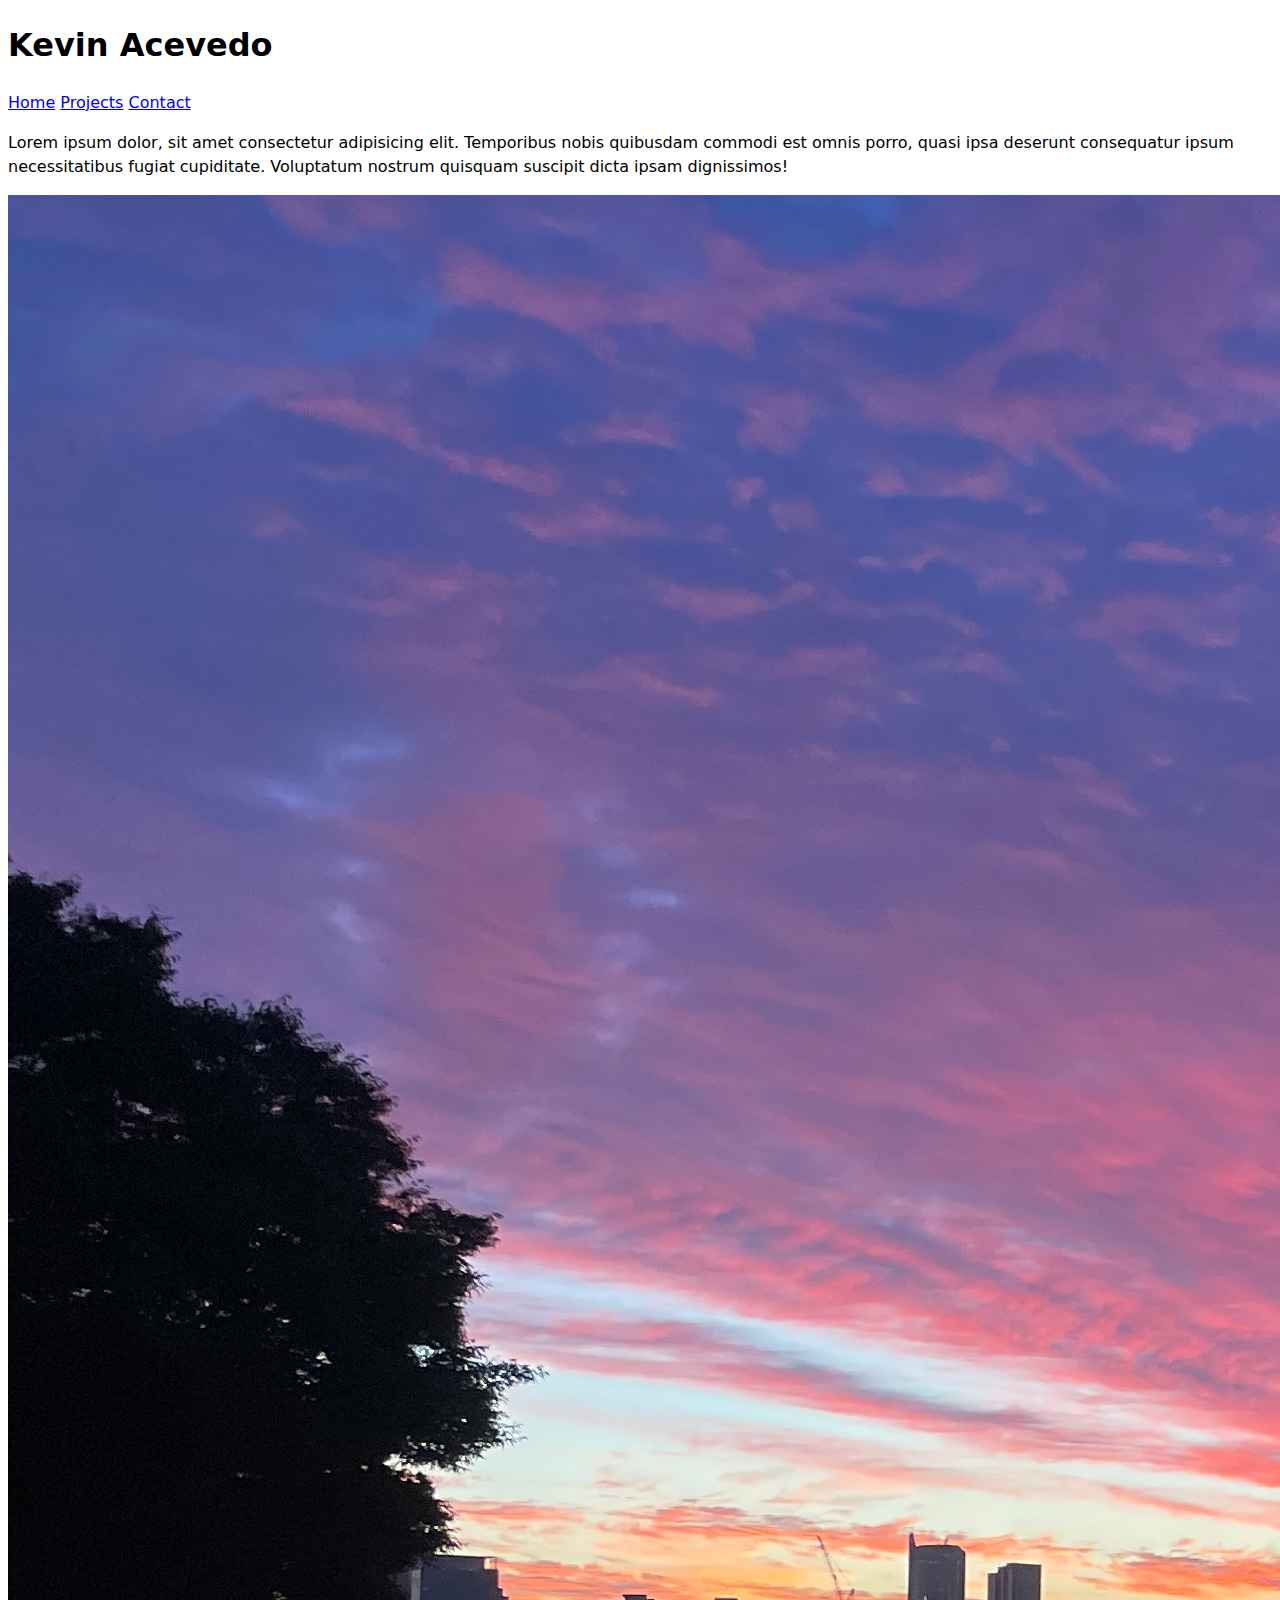
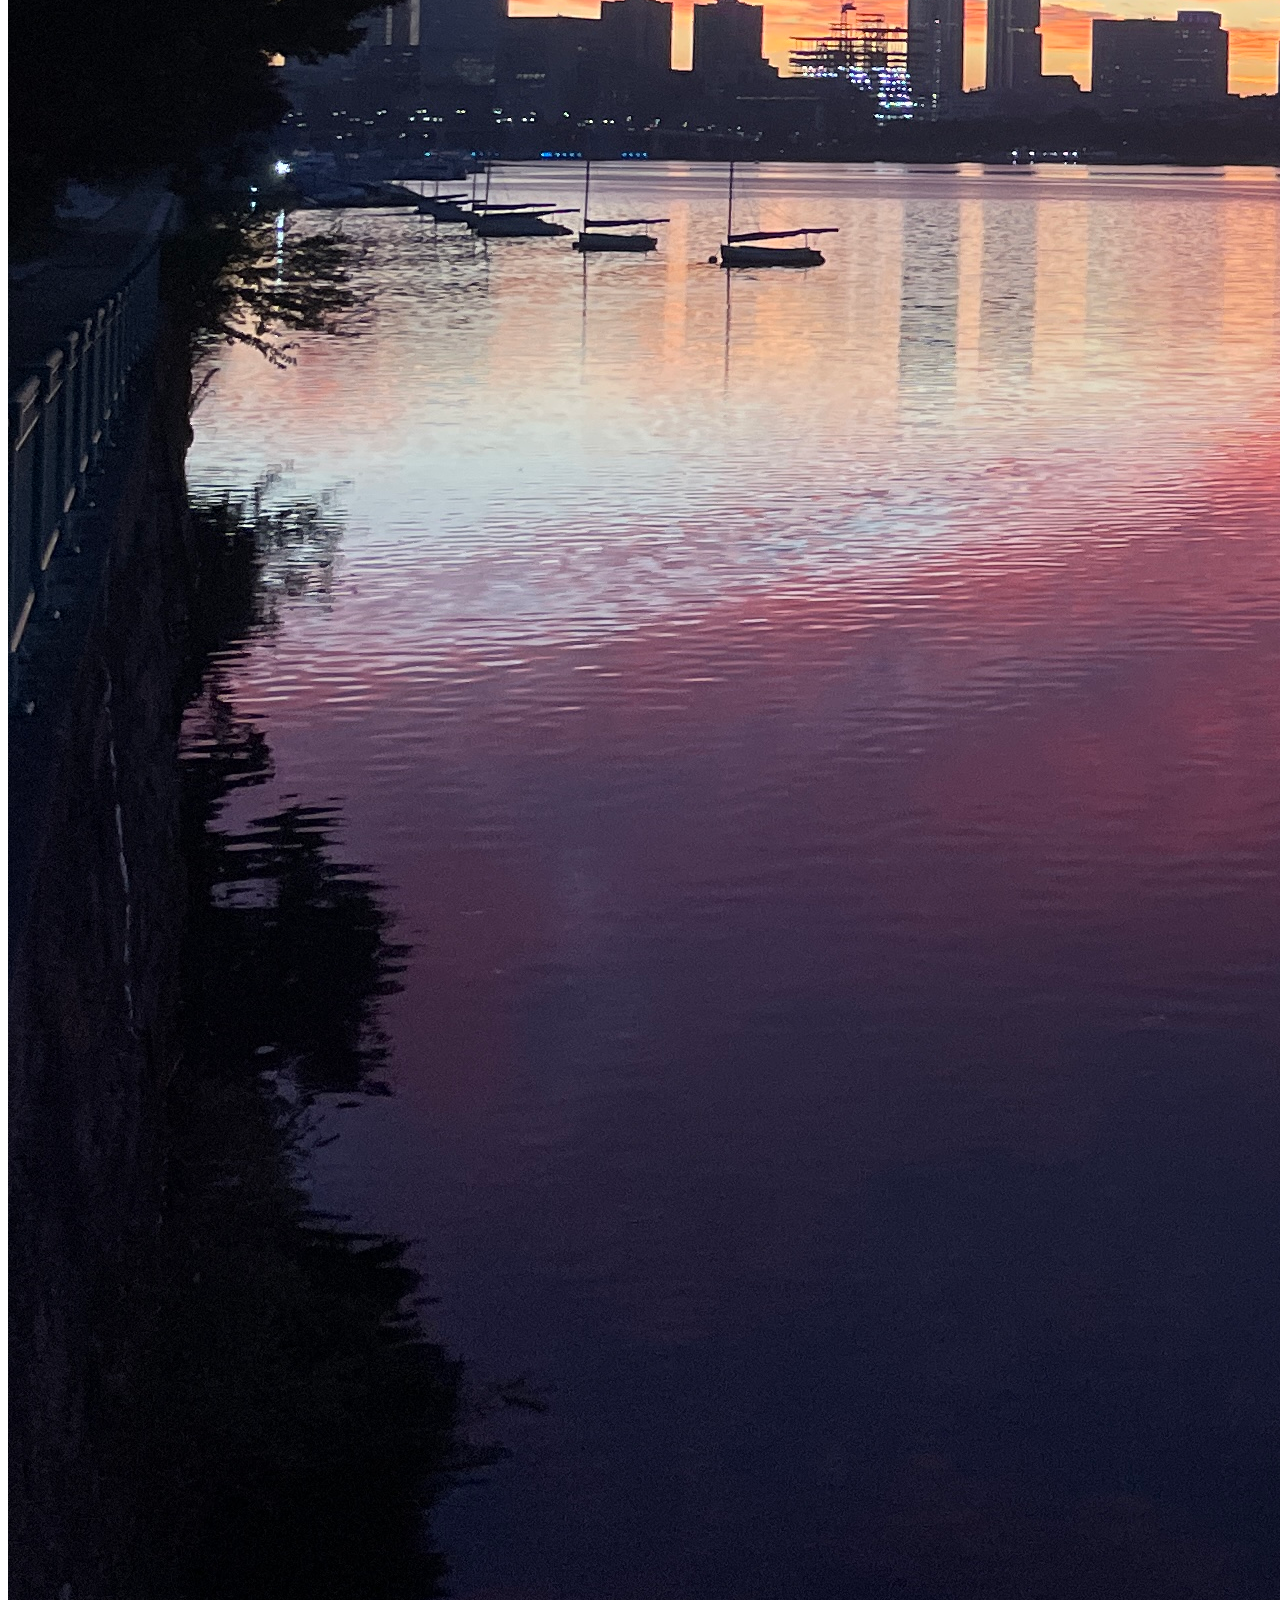
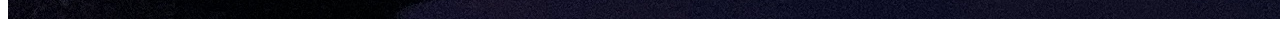
==== index.html @ 6cee1669 "sstep 6 done" ====
<!DOCTYPE html>
<html lang="en">
  <head>
    <meta charset="UTF-8" />
    <meta name="viewport" content="width=device-width, initial-scale=1.0" />
    <link href="style.css" rel="stylesheet" />
    <title>Kevin Acevedo</title>
  </head>
  <body>
    <h1>Kevin Acevedo</h1>
    <nav>
      <a href="./index.html">Home</a>
      <a href="./projects">Projects</a>
      <a href="./contact">Contact</a>
    </nav>
    <p>
      Lorem ipsum dolor, sit amet consectetur adipisicing elit. Temporibus nobis
      quibusdam commodi est omnis porro, quasi ipsa deserunt consequatur ipsum
      necessitatibus fugiat cupiditate. Voluptatum nostrum quisquam suscipit
      dicta ipsam dignissimos!
    </p>

    <img src="images/sunrise.jpg" alt="sunrise of the Boston skyline" />
  </body>
</html>
---- style.css ----
body {
  /* Set line height to 1.5 times the font size
       and use the OS’s UI font as the website font
     */
  font: 100%/1.5 system-ui;
}
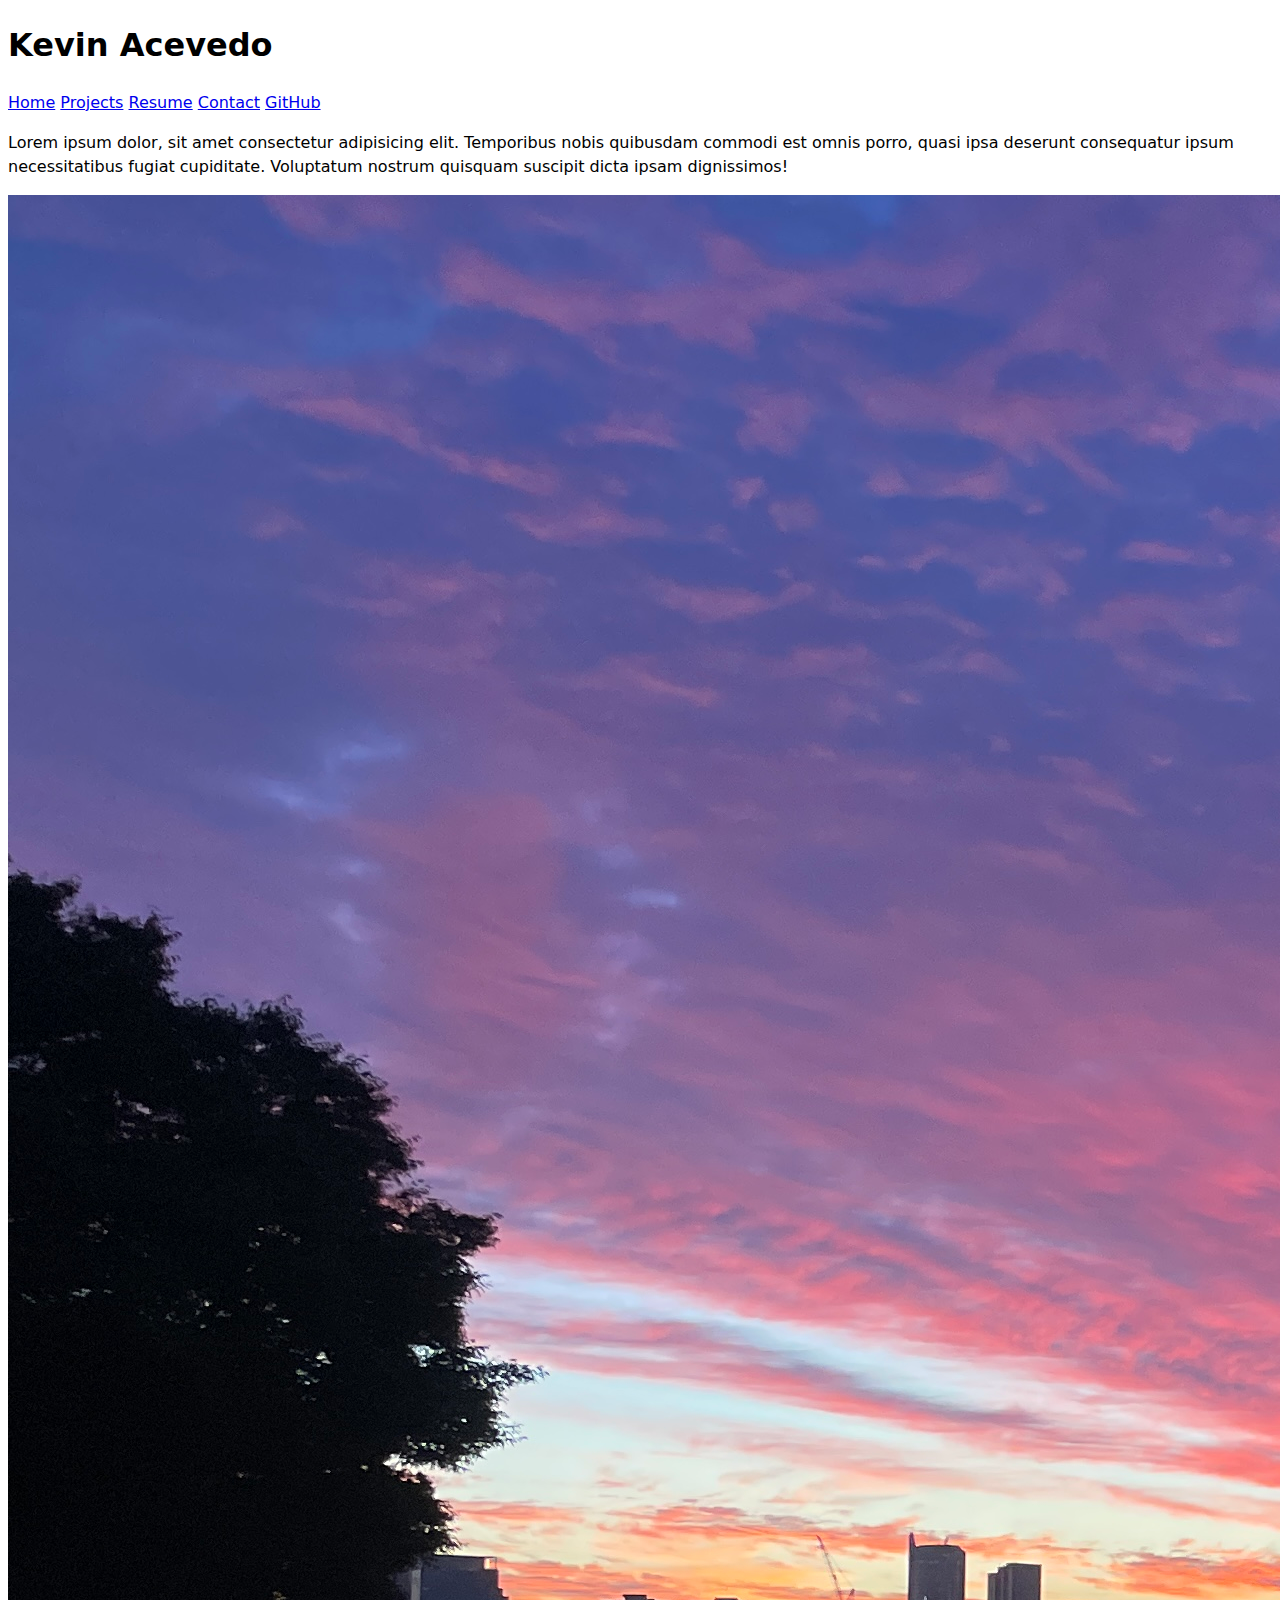
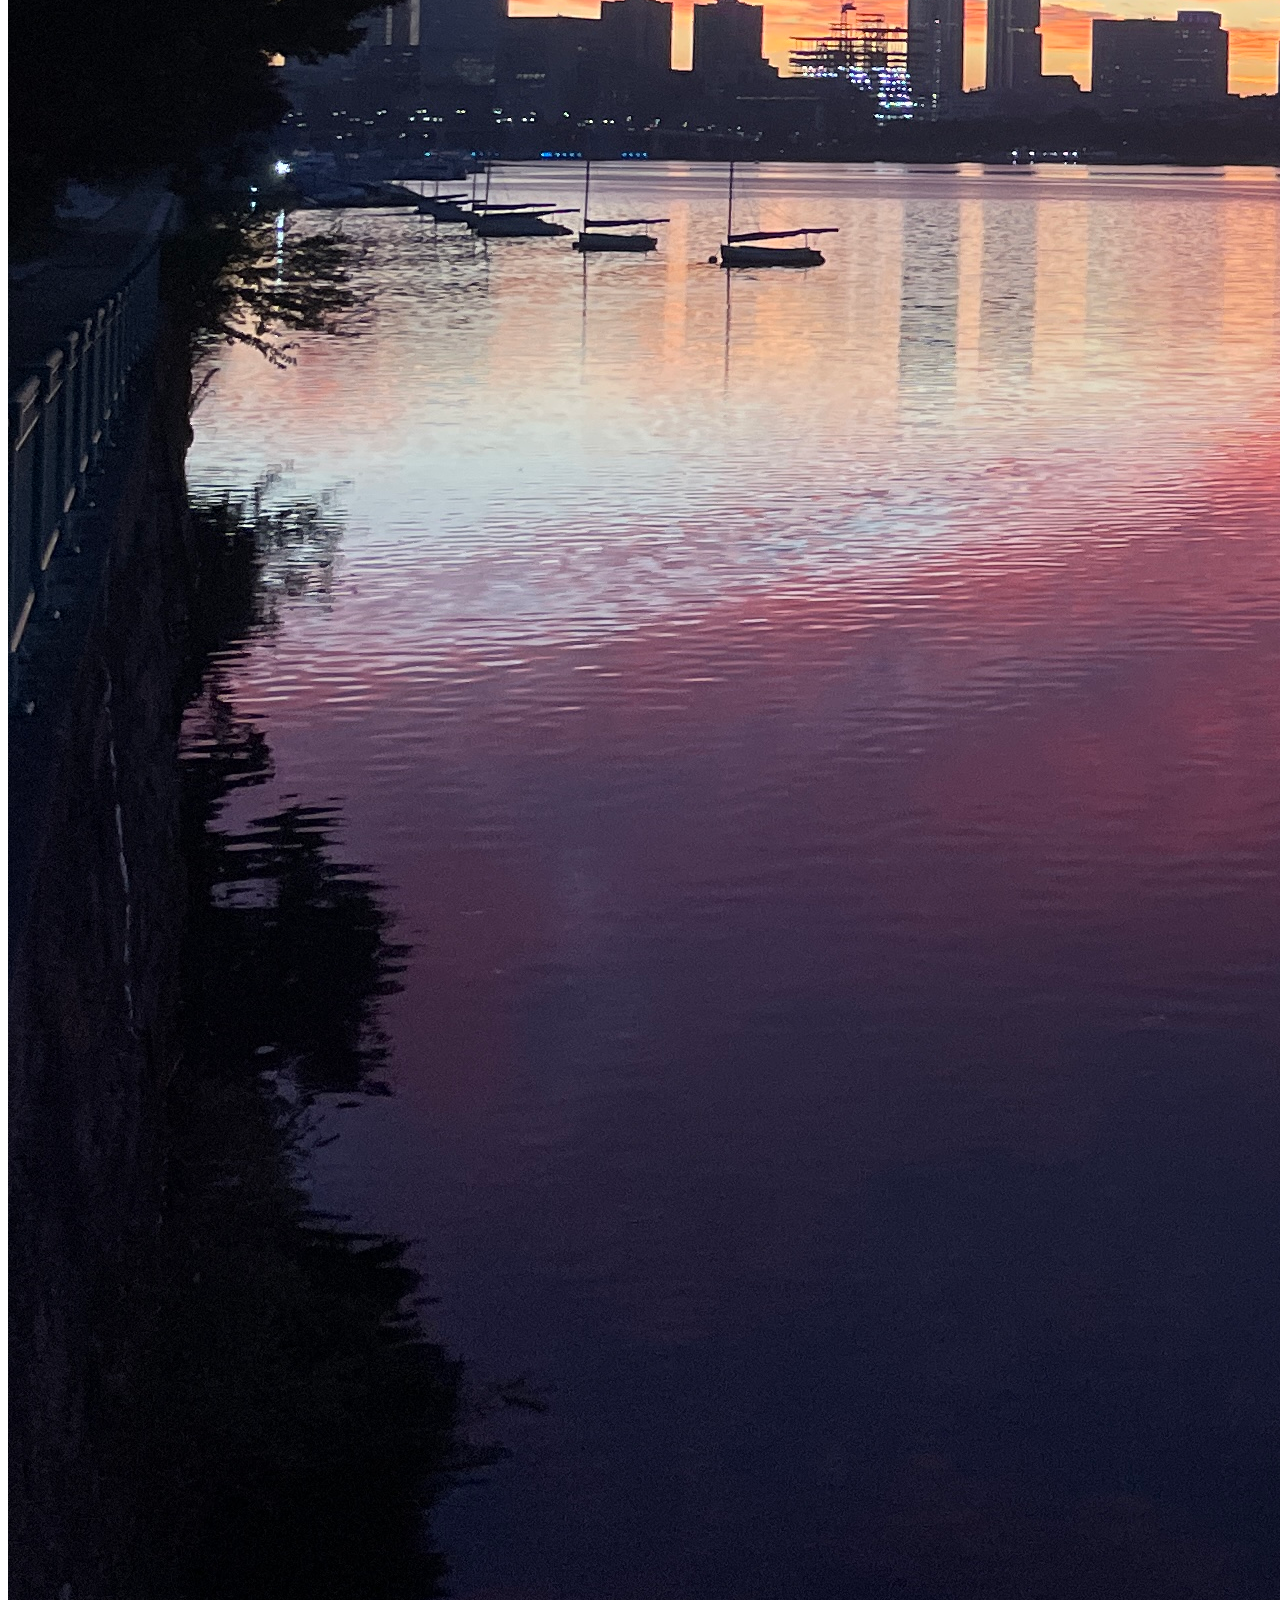
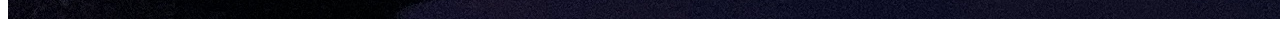
==== commit 6bfc0765: "created resume" ====
--- a/index.html
+++ b/index.html
@@ -9,9 +9,11 @@
   <body>
     <h1>Kevin Acevedo</h1>
     <nav>
-      <a href="./index.html">Home</a>
+      <a href="./">Home</a>
       <a href="./projects">Projects</a>
+      <a href="./resume">Resume</a>
       <a href="./contact">Contact</a>
+      <a href="https://github.com/mass-ave" target="_blank">GitHub</a>
     </nav>
     <p>
       Lorem ipsum dolor, sit amet consectetur adipisicing elit. Temporibus nobis
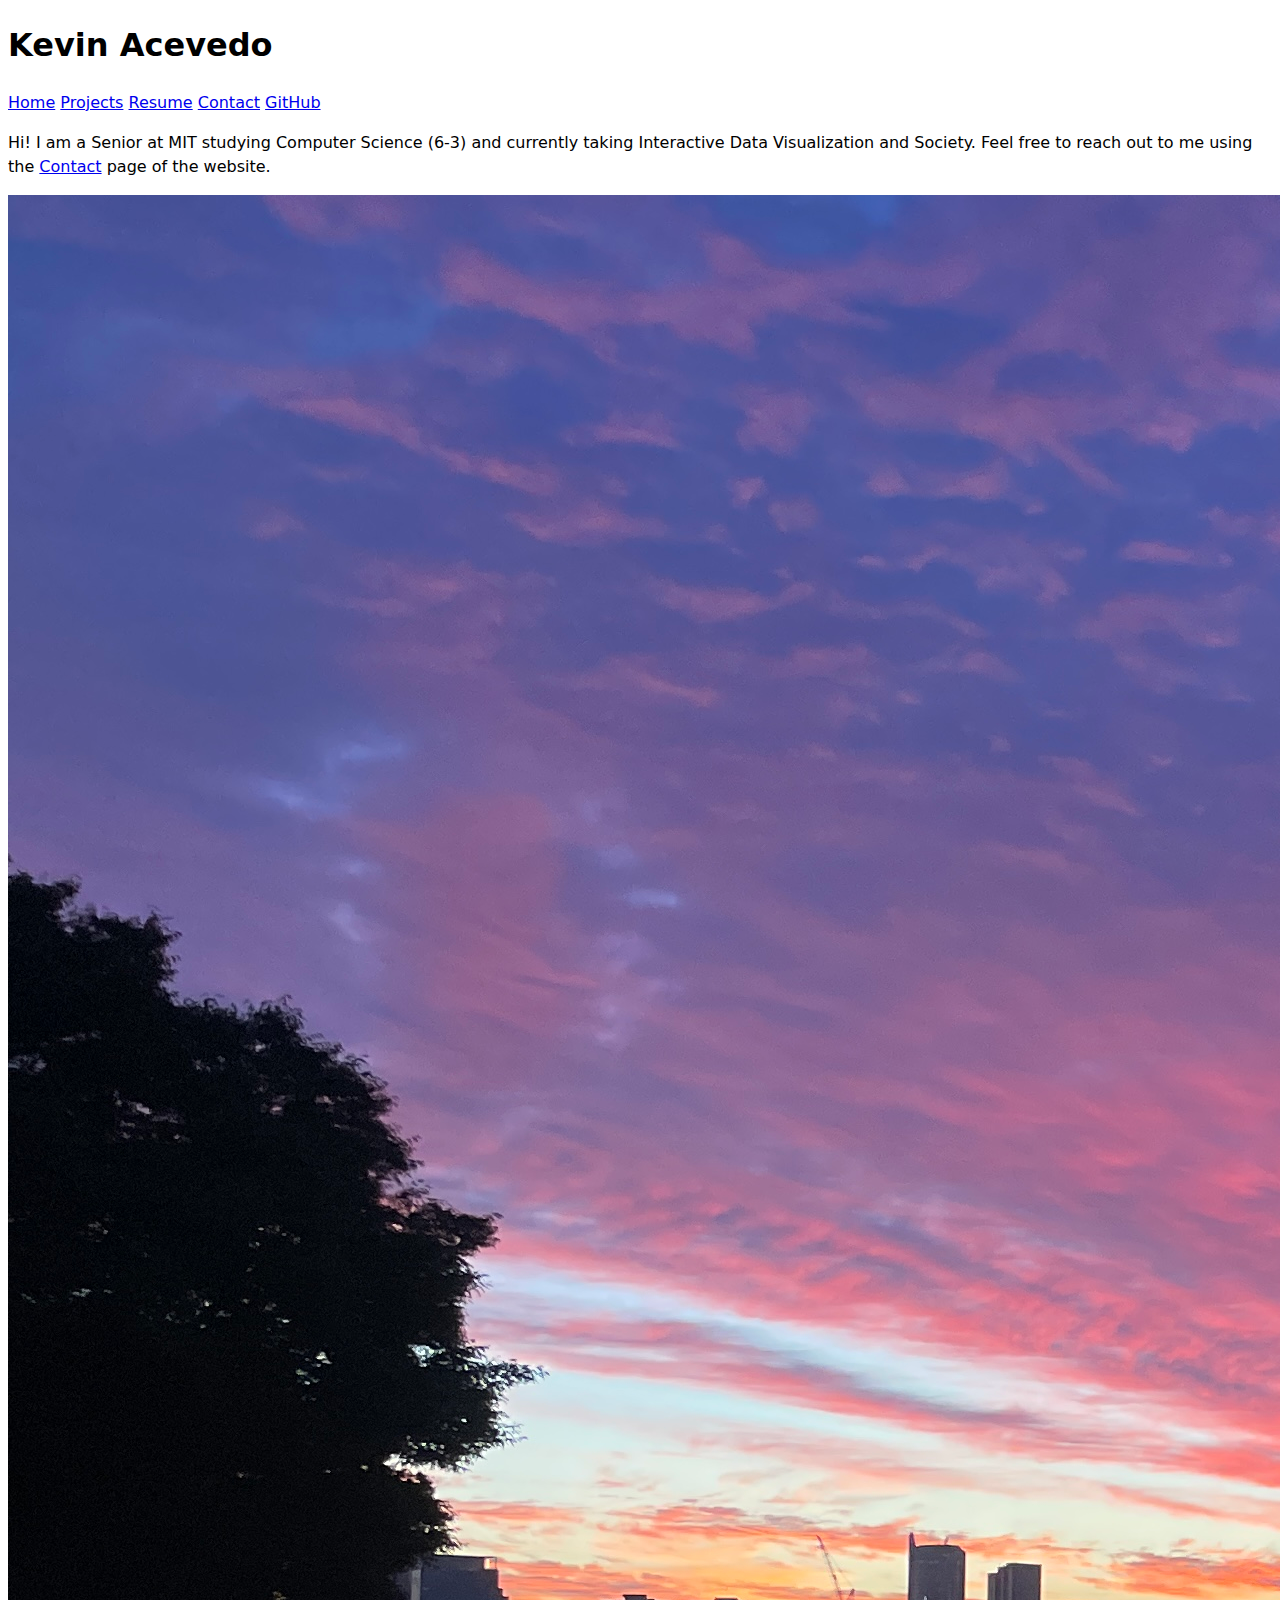
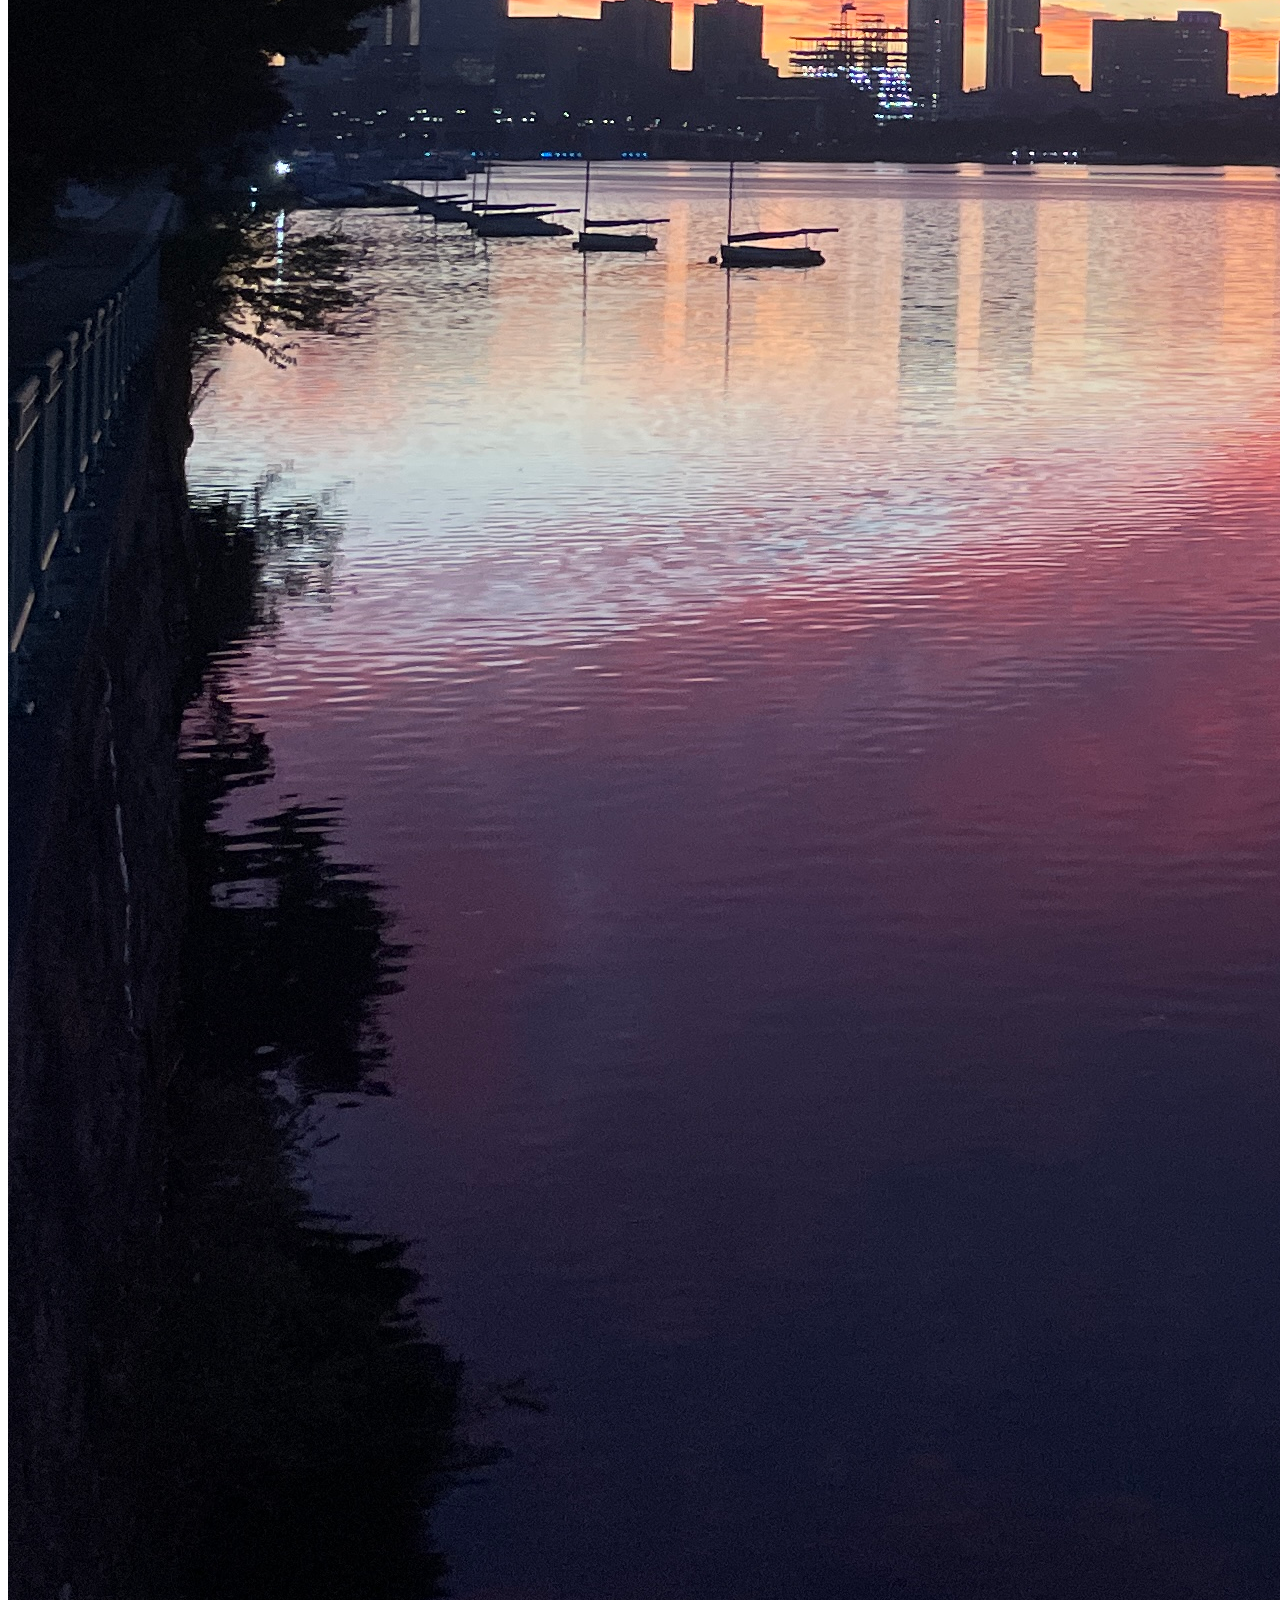
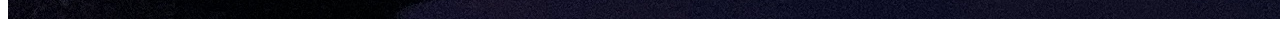
==== commit 7d500844: "changed message of home page" ====
--- a/index.html
+++ b/index.html
@@ -16,10 +16,9 @@
       <a href="https://github.com/mass-ave" target="_blank">GitHub</a>
     </nav>
     <p>
-      Lorem ipsum dolor, sit amet consectetur adipisicing elit. Temporibus nobis
-      quibusdam commodi est omnis porro, quasi ipsa deserunt consequatur ipsum
-      necessitatibus fugiat cupiditate. Voluptatum nostrum quisquam suscipit
-      dicta ipsam dignissimos!
+      Hi! I am a Senior at MIT studying Computer Science (6-3) and currently
+      taking Interactive Data Visualization and Society. Feel free to reach out
+      to me using the <a href="./contact">Contact</a> page of the website.
     </p>
 
     <img src="images/sunrise.jpg" alt="sunrise of the Boston skyline" />
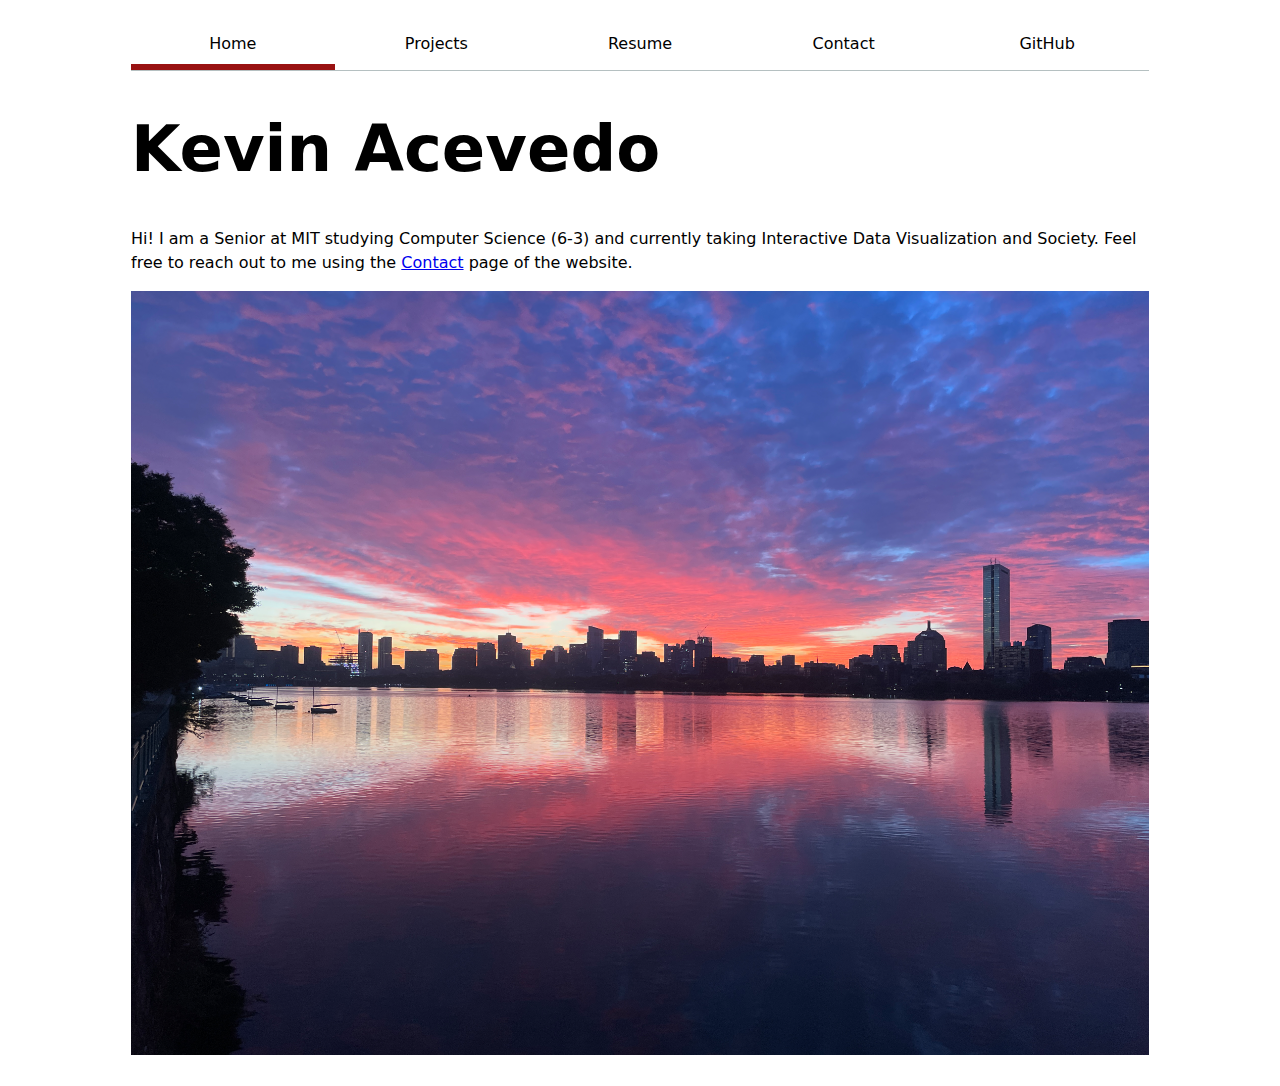
==== commit 72c6c698: "lab 2 done" ====
--- a/index.html
+++ b/index.html
@@ -7,14 +7,14 @@
     <title>Kevin Acevedo</title>
   </head>
   <body>
-    <h1>Kevin Acevedo</h1>
     <nav>
-      <a href="./">Home</a>
+      <a href="./" class="current">Home</a>
       <a href="./projects">Projects</a>
       <a href="./resume">Resume</a>
       <a href="./contact">Contact</a>
       <a href="https://github.com/mass-ave" target="_blank">GitHub</a>
     </nav>
+    <h1>Kevin Acevedo</h1>
     <p>
       Hi! I am a Senior at MIT studying Computer Science (6-3) and currently
       taking Interactive Data Visualization and Society. Feel free to reach out
--- a/style.css
+++ b/style.css
@@ -1,6 +1,173 @@
+:root {
+  --color-accent: oklch(43.72% 0.1676 27.84);
+  --border-gray: oklch(80% 3% 200);
+}
+
 body {
-  /* Set line height to 1.5 times the font size
-       and use the OS’s UI font as the website font
-     */
   font: 100%/1.5 system-ui;
+  max-width: 100ch;
+  margin-inline: auto auto;
+  padding: 1em;
 }
+
+nav ul,
+nav li {
+  display: contents;
+}
+
+nav {
+  display: flex;
+  border-bottom-width: 1px;
+  border-bottom-style: solid;
+  border-bottom-color: var(--border-gray);
+}
+
+nav a {
+  flex: 1;
+  text-decoration: none;
+  color: inherit;
+  text-align: center;
+  padding: 0.5em;
+}
+
+nav a.current {
+  border-bottom-width: 0.4em;
+  border-bottom-style: solid;
+  border-bottom-color: var(--color-accent);
+  padding-bottom: 0.5em;
+}
+
+nav a:hover {
+  border-bottom-width: 0.4em;
+  border-bottom-style: solid;
+  border-bottom-color: var(--color-accent);
+  background-color: oklch(from var(--color-accent) 95% 5% h);
+}
+
+img {
+  max-width: 100%;
+  height: auto;
+}
+
+form {
+  display: grid;
+  grid-template-columns: auto 1fr;
+  gap: 1em;
+}
+
+label {
+  margin-block: 0.5rem;
+}
+
+input,
+textarea,
+button {
+  font: inherit;
+}
+
+label,
+input,
+textarea,
+button {
+  display: block;
+  width: 100%;
+}
+
+label {
+  display: grid;
+  grid-template-columns: subgrid;
+  grid-column: 1 / -1;
+}
+
+button {
+  grid-column: 1 / -1;
+}
+
+.projects {
+  display: grid;
+  grid-template-columns: repeat(auto-fill, minmax(15em, 1fr));
+}
+
+.projects article {
+  display: grid;
+  grid-template-rows: subgrid;
+  grid-row: span 3;
+  padding: 1em;
+}
+
+.projects h2 {
+  margin: 0;
+}
+
+h1,
+h2,
+h3,
+h4,
+h5,
+h6 {
+  line-height: 1.1;
+  text-wrap: balance;
+}
+
+h1 {
+  font-size: 400%;
+}
+
+.mit {
+  display: flex;
+  align-items: center;
+  gap: 0.5em;
+  text-decoration: none;
+  font-weight: bold;
+  color: #000000;
+  transition: color 0.25s ease-in-out;
+}
+
+.mit img {
+  width: 40px;
+  height: auto;
+}
+
+.mit:hover {
+  color: var(--color-accent);
+}
+
+.experience {
+  display: flex;
+  justify-content: space-between;
+  align-items: center;
+  text-decoration: none;
+  font-weight: bold;
+  color: #000000;
+  width: 100%;
+}
+
+.experience .experience-image {
+  display: flex;
+  align-items: center;
+  gap: 0.5em;
+  text-decoration: none;
+  font-weight: bold;
+  padding-bottom: 1em;
+  color: #000000;
+  transition: color 0.25s ease-in-out;
+}
+
+.experience-image img {
+  width: 40px;
+  height: auto;
+}
+
+.experience .experience-dates {
+  text-align: right;
+  white-space: nowrap;
+  font-weight: bold;
+}
+
+.experience:hover {
+  color: var(--color-accent);
+}
+
+.experience-image:hover {
+  color: var(--color-accent);
+}
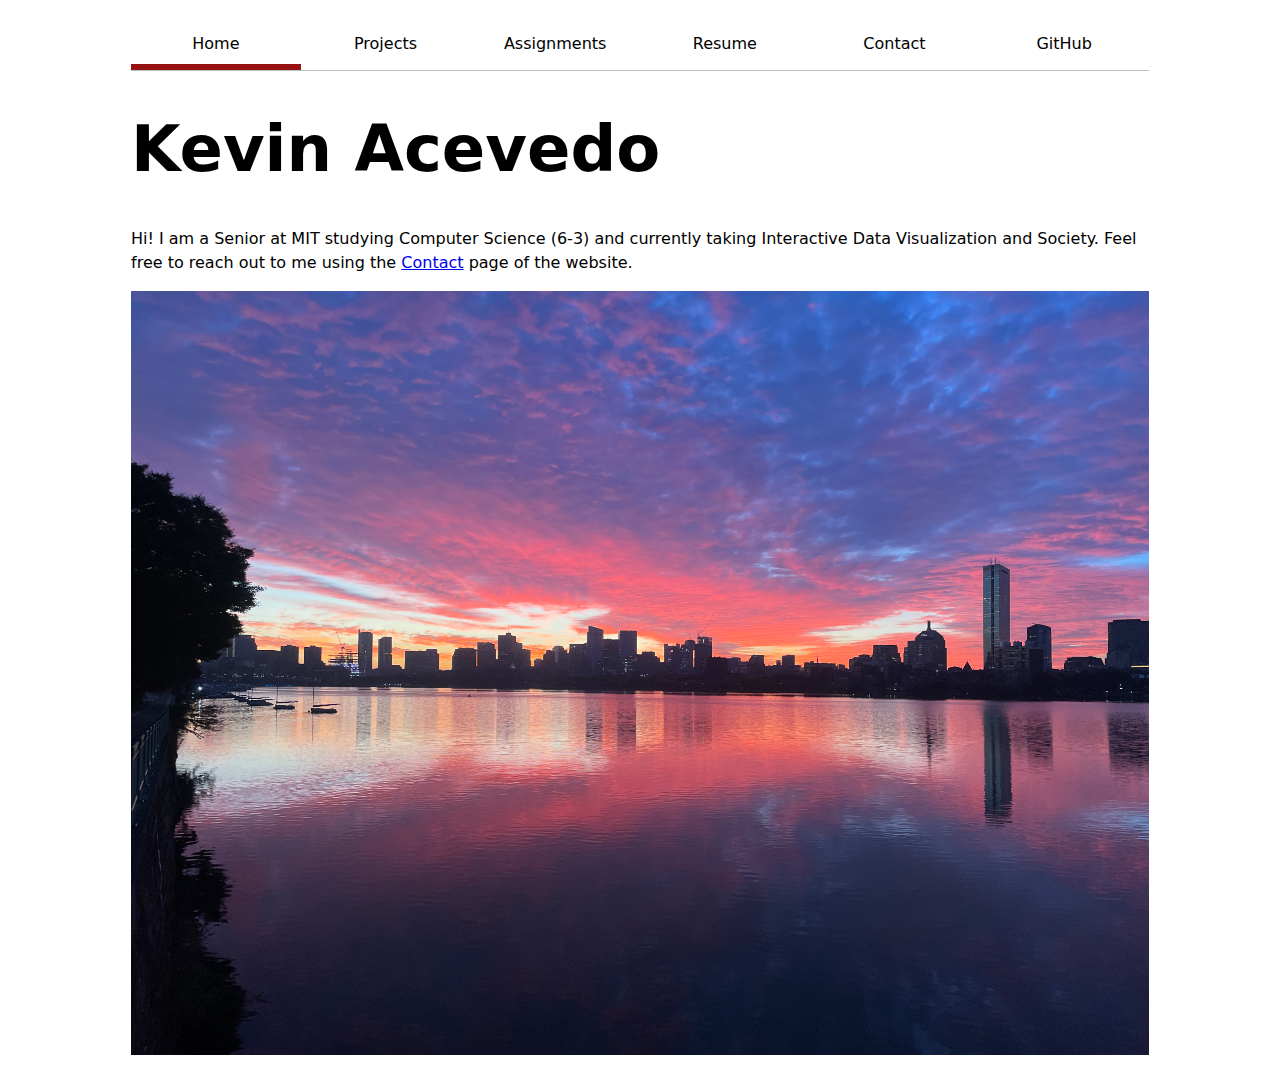
==== commit fdb6e149: "added skeleton for a2 report" ====
--- a/index.html
+++ b/index.html
@@ -10,6 +10,7 @@
     <nav>
       <a href="./" class="current">Home</a>
       <a href="./projects">Projects</a>
+      <a href="./assignments">Assignments</a>
       <a href="./resume">Resume</a>
       <a href="./contact">Contact</a>
       <a href="https://github.com/mass-ave" target="_blank">GitHub</a>
--- a/style.css
+++ b/style.css
@@ -1,8 +1,3 @@
-:root {
-  --color-accent: oklch(43.72% 0.1676 27.84);
-  --border-gray: oklch(80% 3% 200);
-}
-
 body {
   font: 100%/1.5 system-ui;
   max-width: 100ch;
@@ -171,3 +166,8 @@
 .experience-image:hover {
   color: var(--color-accent);
 }
+
+:root {
+  --color-accent: oklch(43.72% 0.1676 27.84);
+  --border-gray: oklch(80% 3% 200);
+}
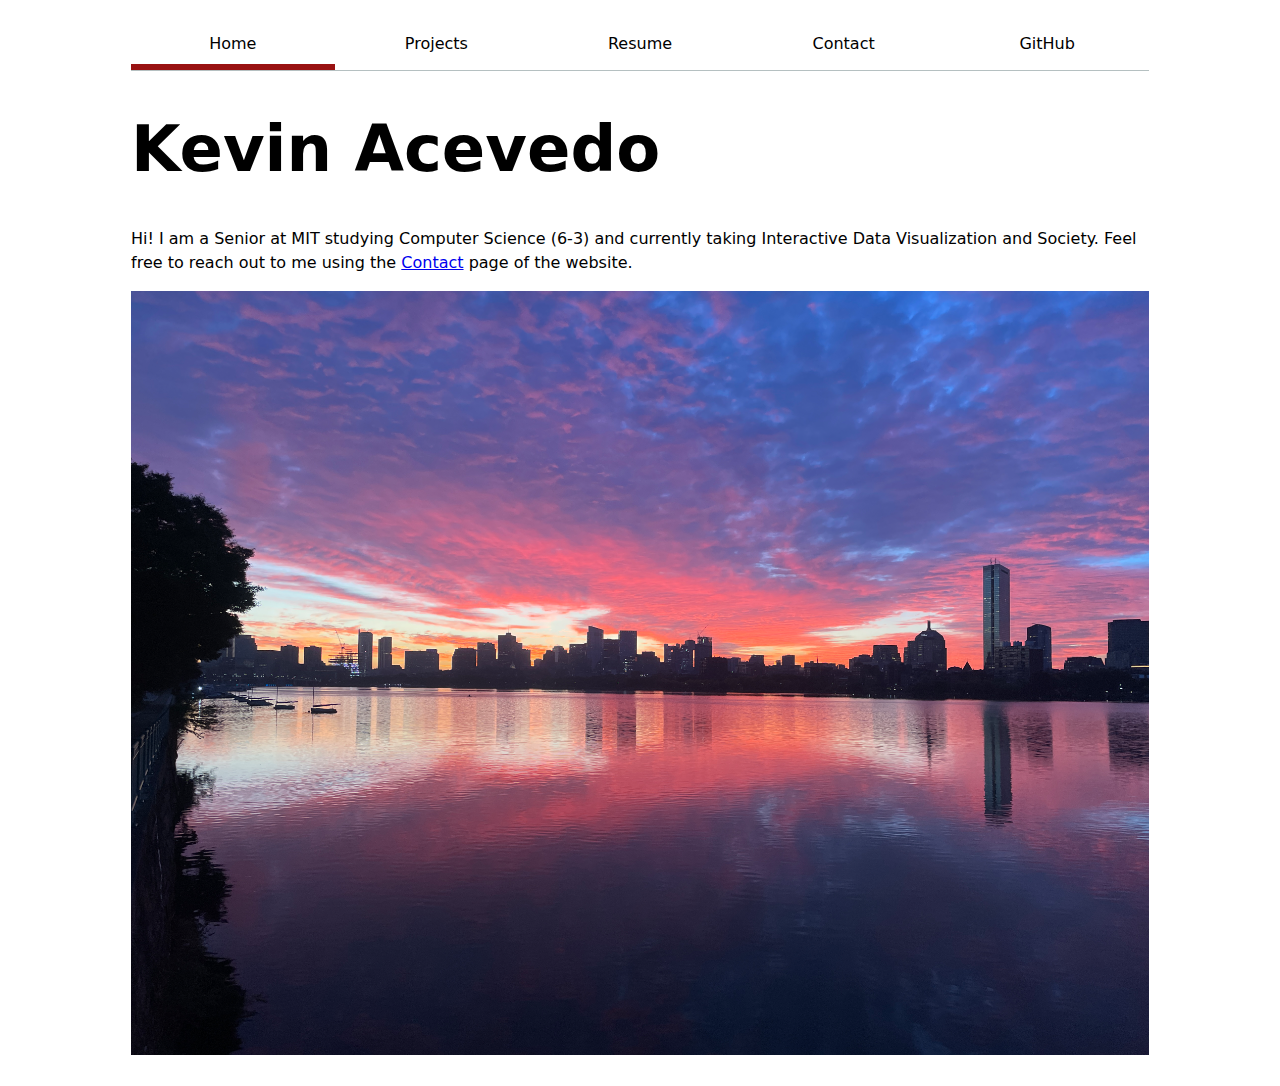
==== commit 0c867ba5: "A2 done" ====
--- a/index.html
+++ b/index.html
@@ -10,7 +10,6 @@
     <nav>
       <a href="./" class="current">Home</a>
       <a href="./projects">Projects</a>
-      <a href="./assignments">Assignments</a>
       <a href="./resume">Resume</a>
       <a href="./contact">Contact</a>
       <a href="https://github.com/mass-ave" target="_blank">GitHub</a>
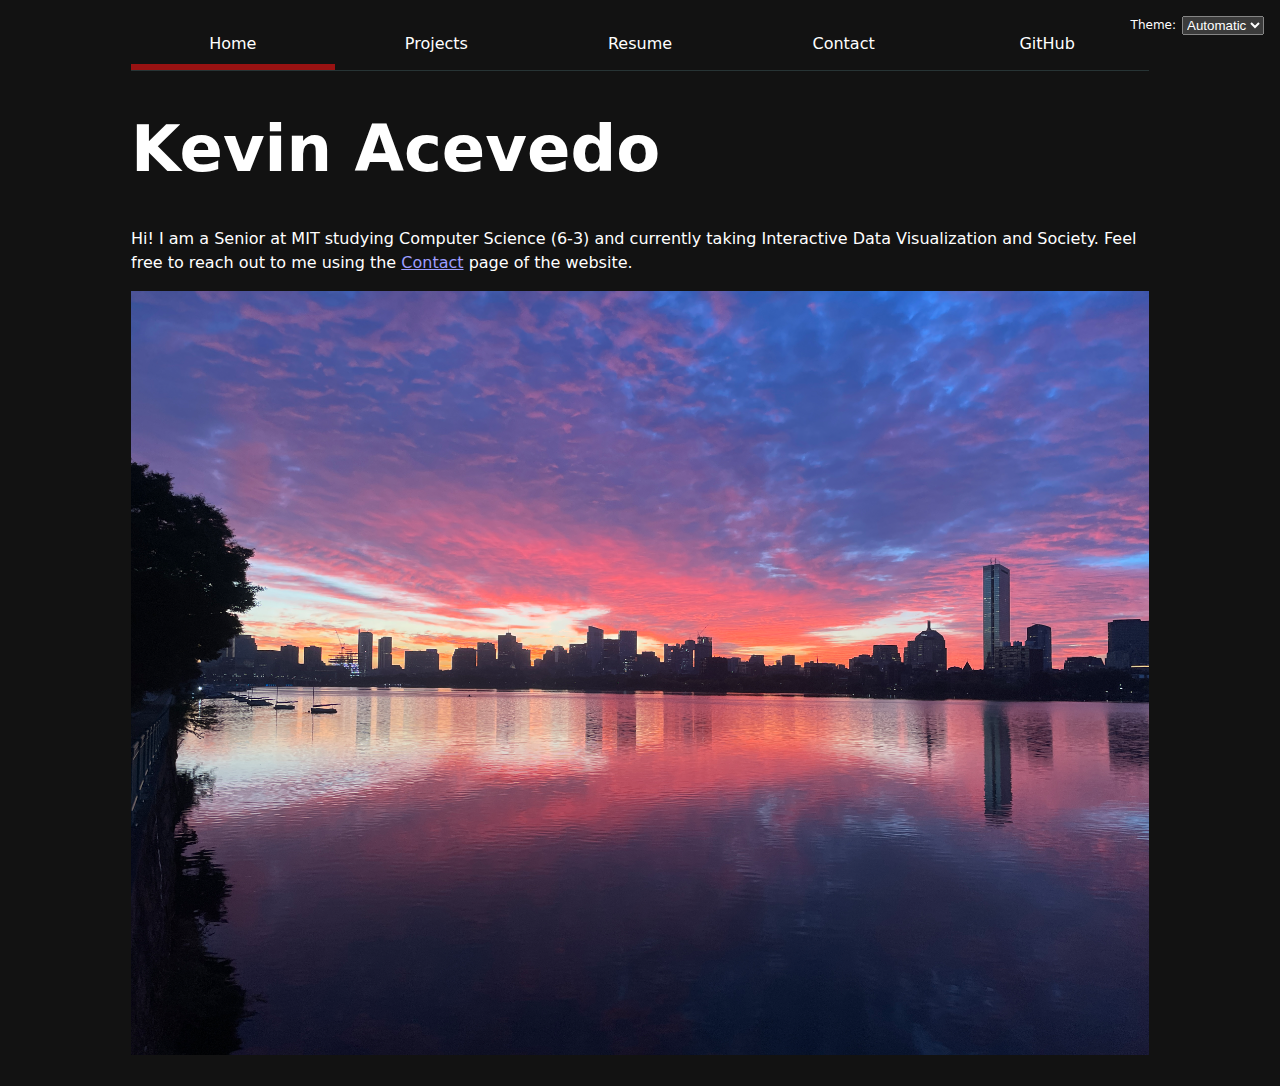
==== commit ba3cd3c4: "lab3 done" ====
--- a/index.html
+++ b/index.html
@@ -1,19 +1,13 @@
 <!DOCTYPE html>
-<html lang="en">
+<html lang="en" class="home">
   <head>
     <meta charset="UTF-8" />
     <meta name="viewport" content="width=device-width, initial-scale=1.0" />
     <link href="style.css" rel="stylesheet" />
+    <script type="module" src="global.js"></script>
     <title>Kevin Acevedo</title>
   </head>
   <body>
-    <nav>
-      <a href="./" class="current">Home</a>
-      <a href="./projects">Projects</a>
-      <a href="./resume">Resume</a>
-      <a href="./contact">Contact</a>
-      <a href="https://github.com/mass-ave" target="_blank">GitHub</a>
-    </nav>
     <h1>Kevin Acevedo</h1>
     <p>
       Hi! I am a Senior at MIT studying Computer Science (6-3) and currently
--- a/style.css
+++ b/style.css
@@ -1,3 +1,7 @@
+html {
+  color-scheme: dark;
+}
+
 body {
   font: 100%/1.5 system-ui;
   max-width: 100ch;
@@ -14,7 +18,7 @@
   display: flex;
   border-bottom-width: 1px;
   border-bottom-style: solid;
-  border-bottom-color: var(--border-gray);
+  border-bottom-color: oklch(50% 10% 200 / 40%);
 }
 
 nav a {
@@ -36,7 +40,7 @@
   border-bottom-width: 0.4em;
   border-bottom-style: solid;
   border-bottom-color: var(--color-accent);
-  background-color: oklch(from var(--color-accent) 95% 5% h);
+  background-color: color-mix(in oklch, var(--color-accent), canvas 85%);
 }
 
 img {
@@ -50,10 +54,6 @@
   gap: 1em;
 }
 
-label {
-  margin-block: 0.5rem;
-}
-
 input,
 textarea,
 button {
@@ -64,8 +64,7 @@
 input,
 textarea,
 button {
-  display: block;
-  width: 100%;
+  font: inherit;
 }
 
 label {
@@ -167,6 +166,15 @@
   color: var(--color-accent);
 }
 
+.color-scheme {
+  position: absolute;
+  top: 1rem;
+  right: 1rem;
+  font-size: 75%;
+  display: inline-flex;
+  gap: 0.5em;
+}
+
 :root {
   --color-accent: oklch(43.72% 0.1676 27.84);
   --border-gray: oklch(80% 3% 200);
